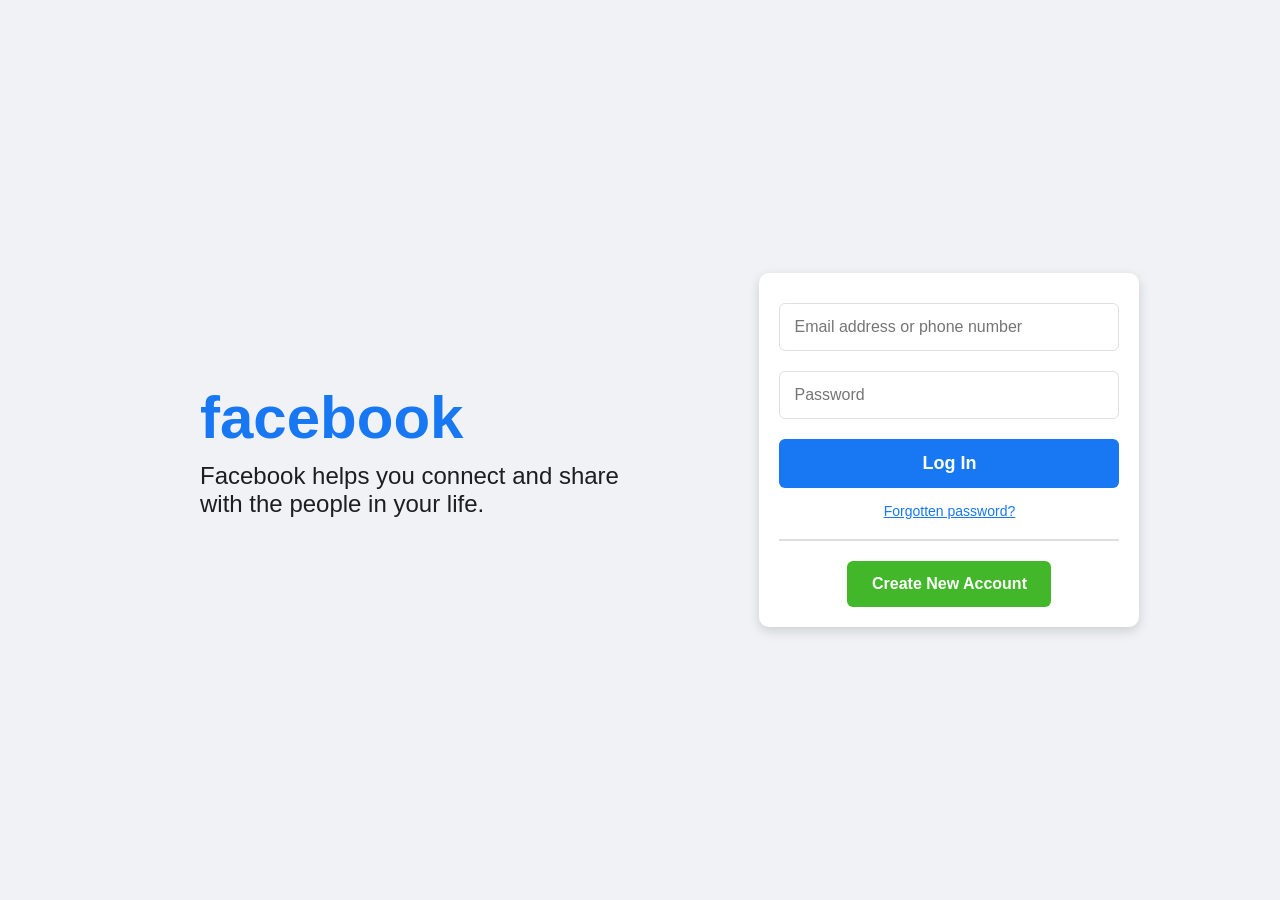
==== index.html @ 20d0afcd "Add files via upload" ====
<!DOCTYPE html>
<html lang="en">
<head>
    <meta charset="UTF-8">
    <meta name="viewport" content="width=device-width, initial-scale=1.0">
    <title>Document</title>
    <link rel="stylesheet" href="style.css">
</head>
<body>
      <div class="container">
    <div class="text-box">
      <h1>facebook</h1>
      <p>Facebook helps you connect and share <br>with the people in your life.</p>
    </div>
    <div class="login-box">
      <form>
        <input type="text" placeholder="Email address or phone number" required>
        <input type="password" placeholder="Password" required>
        <button type="submit" class="login-btn">Log In</button>
        <a href="#" class="forgot">Forgotten password?</a>
        <hr>
        <button type="button" class="create-btn">Create New Account</button>
      </form>
    </div>
  </div>
</body>
</html>
---- style.css ----
* {
      margin: 0;
      padding: 0;
      box-sizing: border-box;
      font-family: Arial, Helvetica, sans-serif;
    }

    body {
      background-color: #f0f2f5;
      display: flex;
      justify-content: center;
      align-items: center;
      height: 100vh;
    }

    .container {
      display: flex;
      justify-content: space-between;
      width: 100%;
      align-items: center;
      padding-left: 200px;
    }

    

    .text-box h1 {
      color: #1877f2;
      font-size: 60px;
      font-weight: bold;
      margin-bottom: 10px;
    }

    .text-box p {
      font-size: 24px;
      color: #1c1e21;
    }

    .login-box {
      width: 380px;
      background: #fff;
      padding: 20px;
      border-radius: 10px;
      box-shadow: 0px 4px 12px rgba(0,0,0,0.15);
      margin: auto;
    }

    .login-box input {
      width: 100%;
      padding: 14px;
      margin: 10px 0;
      border: 1px solid #dddfe2;
      border-radius: 6px;
      font-size: 16px;
    }

    .login-btn {
      background: #1877f2;
      color: white;
      font-size: 18px;
      font-weight: bold;
      border: none;
      border-radius: 6px;
      padding: 14px;
      width: 100%;
      cursor: pointer;
      margin-top: 10px;
    }

    .login-btn:hover {
      background: #166fe5;
    }

    .forgot {
      display: block;
      text-align: center;
      margin: 15px 0;
      color: #1877f2;
      font-size: 14px;
    }

    hr {
      margin: 20px 0;
      border: 0.5px solid #dddfe2;
    }

    .create-btn {
      background: #42b72a;
      color: white;
      font-size: 16px;
      font-weight: bold;
      border: none;
      border-radius: 6px;
      padding: 14px;
      width: 60%;
      display: block;
      margin: 0 auto;
      cursor: pointer;
    }

    .create-btn:hover {
      background: #36a420;
    }
    @media screen and (max-width: 900px){

      .container{
        display: block;
      }
      .text-box{

        margin: 0 0 40px 0;
      }
    }
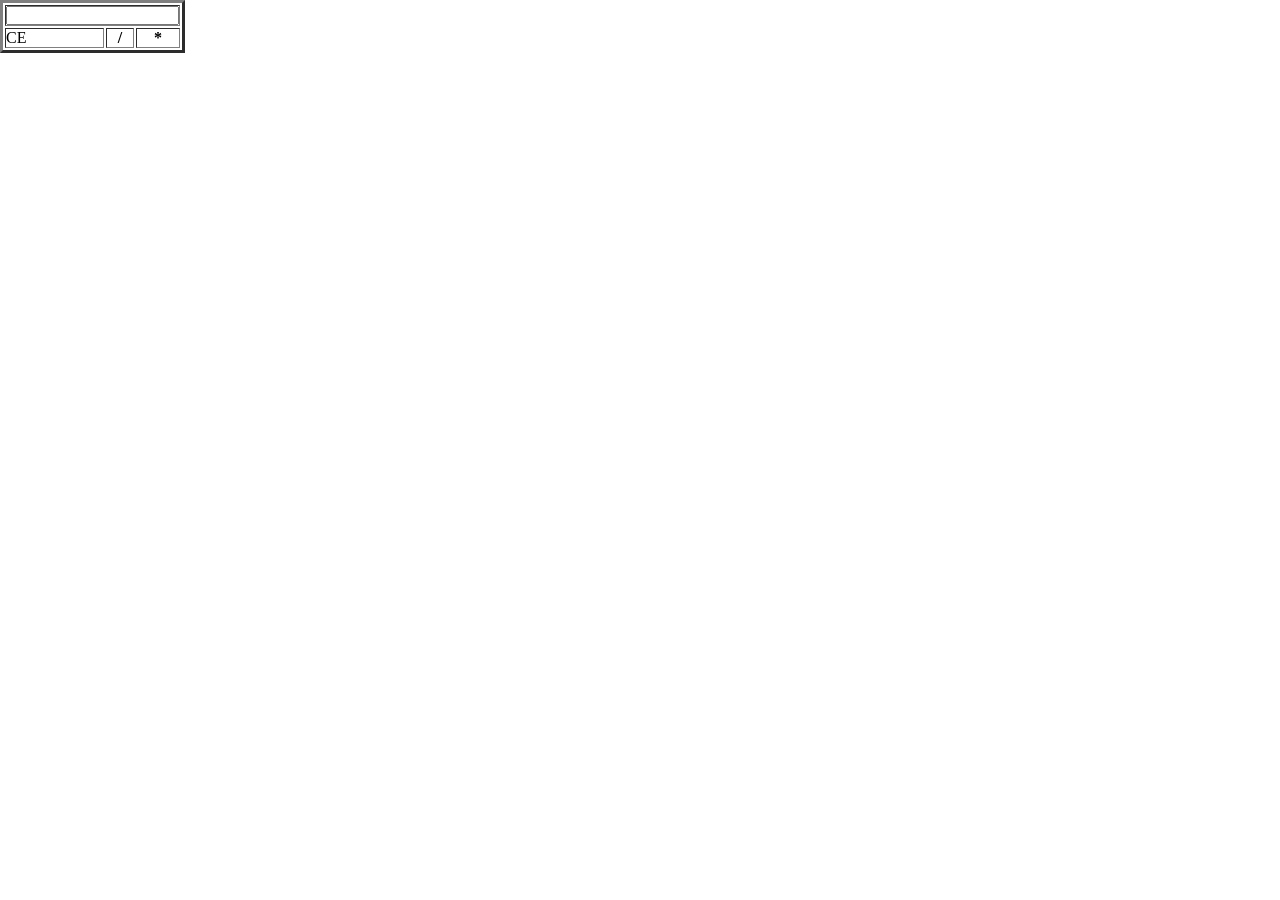
==== commit 6dc66624: "calculatorproject" ====
--- a/index.html
+++ b/index.html
@@ -1,27 +1,27 @@
 <!DOCTYPE html>
 <html lang="en">
 <head>
-    <meta charset="UTF-8">
-    <meta name="viewport" content="width=device-width, initial-scale=1.0">
-    <title>Document</title>
-    <link rel="stylesheet" href="style.css">
+<meta charset="UTF-8">
+<meta name="viewport" content="width=device-width, initial-scale=1.0">
+<title>Calculator</title>
+<link rel="stylesheet" href="./style.css">
 </head>
 <body>
-      <div class="container">
-    <div class="text-box">
-      <h1>facebook</h1>
-      <p>Facebook helps you connect and share <br>with the people in your life.</p>
-    </div>
-    <div class="login-box">
-      <form>
-        <input type="text" placeholder="Email address or phone number" required>
-        <input type="password" placeholder="Password" required>
-        <button type="submit" class="login-btn">Log In</button>
-        <a href="#" class="forgot">Forgotten password?</a>
-        <hr>
-        <button type="button" class="create-btn">Create New Account</button>
-      </form>
-    </div>
-  </div>
+
+<div class="container">
+    <table border="3" class="table">
+    <tr>
+        <td colspan="4">
+            <input type="text">
+        </td>
+    </tr>
+    <tr>
+        <td colspan="2" onclick="clearall()">CE</td>
+        <th  onclick="getval(event)">/</th>
+        <th onclick="getval(event)">*</th>
+    </tr>
+    
+    </button>
+<script src="./app.js"></script>
 </body>
 </html>
--- a/style.css
+++ b/style.css
@@ -1,113 +1,9 @@
-* {
-      margin: 0;
-      padding: 0;
-      box-sizing: border-box;
-      font-family: Arial, Helvetica, sans-serif;
-    }
+*{
+    margin: 0;
+    padding: 0;
+    box-sizing: border-box;
+}
+.h1{
+border:  solid 1px  black;
 
-    body {
-      background-color: #f0f2f5;
-      display: flex;
-      justify-content: center;
-      align-items: center;
-      height: 100vh;
-    }
-
-    .container {
-      display: flex;
-      justify-content: space-between;
-      width: 100%;
-      align-items: center;
-      padding-left: 200px;
-    }
-
-    
-
-    .text-box h1 {
-      color: #1877f2;
-      font-size: 60px;
-      font-weight: bold;
-      margin-bottom: 10px;
-    }
-
-    .text-box p {
-      font-size: 24px;
-      color: #1c1e21;
-    }
-
-    .login-box {
-      width: 380px;
-      background: #fff;
-      padding: 20px;
-      border-radius: 10px;
-      box-shadow: 0px 4px 12px rgba(0,0,0,0.15);
-      margin: auto;
-    }
-
-    .login-box input {
-      width: 100%;
-      padding: 14px;
-      margin: 10px 0;
-      border: 1px solid #dddfe2;
-      border-radius: 6px;
-      font-size: 16px;
-    }
-
-    .login-btn {
-      background: #1877f2;
-      color: white;
-      font-size: 18px;
-      font-weight: bold;
-      border: none;
-      border-radius: 6px;
-      padding: 14px;
-      width: 100%;
-      cursor: pointer;
-      margin-top: 10px;
-    }
-
-    .login-btn:hover {
-      background: #166fe5;
-    }
-
-    .forgot {
-      display: block;
-      text-align: center;
-      margin: 15px 0;
-      color: #1877f2;
-      font-size: 14px;
-    }
-
-    hr {
-      margin: 20px 0;
-      border: 0.5px solid #dddfe2;
-    }
-
-    .create-btn {
-      background: #42b72a;
-      color: white;
-      font-size: 16px;
-      font-weight: bold;
-      border: none;
-      border-radius: 6px;
-      padding: 14px;
-      width: 60%;
-      display: block;
-      margin: 0 auto;
-      cursor: pointer;
-    }
-
-    .create-btn:hover {
-      background: #36a420;
-    }
-    @media screen and (max-width: 900px){
-
-      .container{
-        display: block;
-      }
-      .text-box{
-
-        margin: 0 0 40px 0;
-      }
-    }
-   +}
